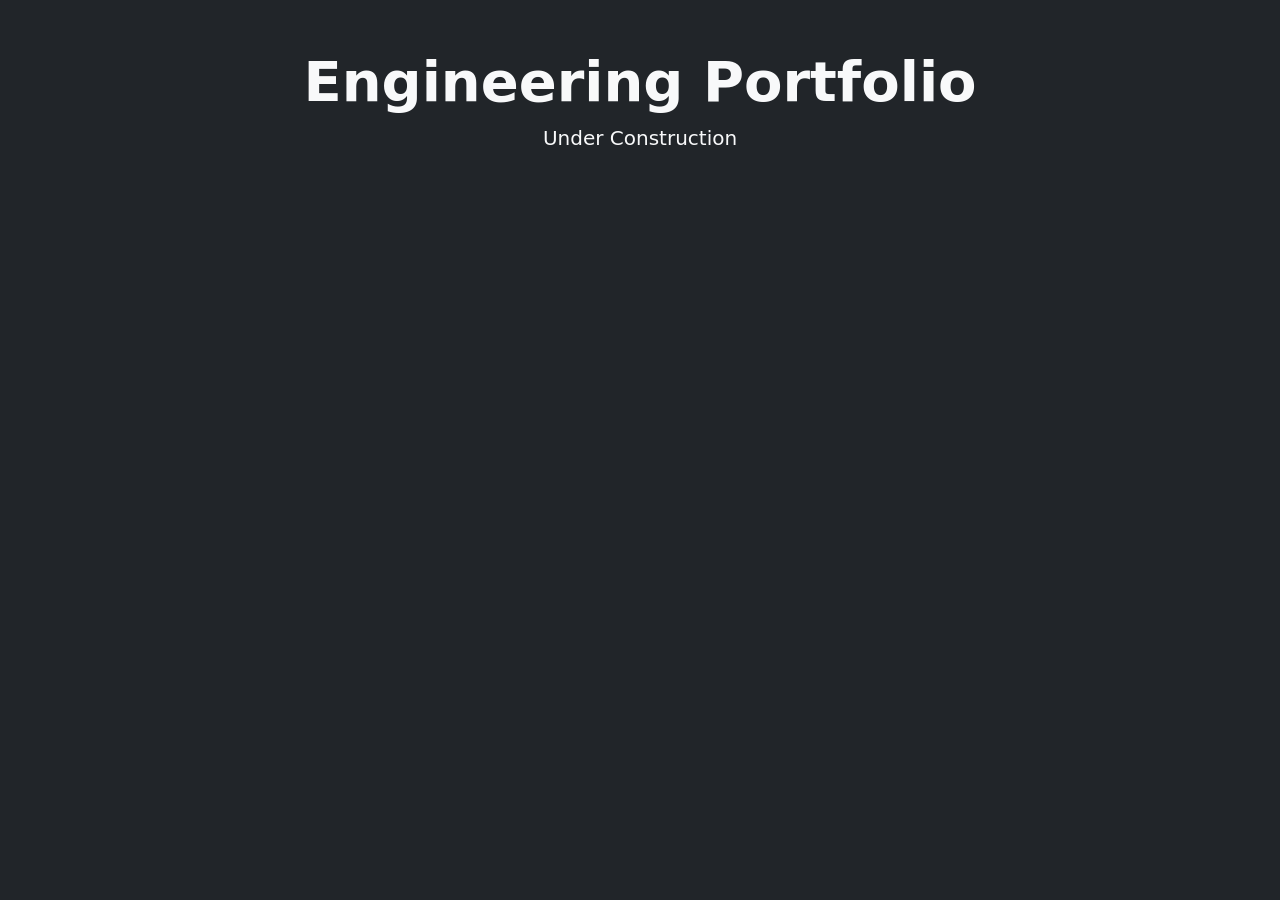
==== index.html @ b6dc76a8 "inital commit" ====
<!DOCTYPE html>
<html lang="en">
<head>
  <meta charset="UTF-8">
  <meta name="viewport" content="width=device-width, initial-scale=1.0">
  <title>Engineering Portfolio</title>
  <link href="https://cdn.jsdelivr.net/npm/bootstrap@5.3.3/dist/css/bootstrap.min.css" rel="stylesheet">
</head>
<body class="bg-dark text-light">
  <div class="container py-5 text-center">
    <h1 class="display-4 fw-bold">Engineering Portfolio</h1>
    <p class="lead">Under Construction</p>
  </div>
  <script src="https://cdn.jsdelivr.net/npm/bootstrap@5.3.3/dist/js/bootstrap.bundle.min.js"></script>
</body>
</html>
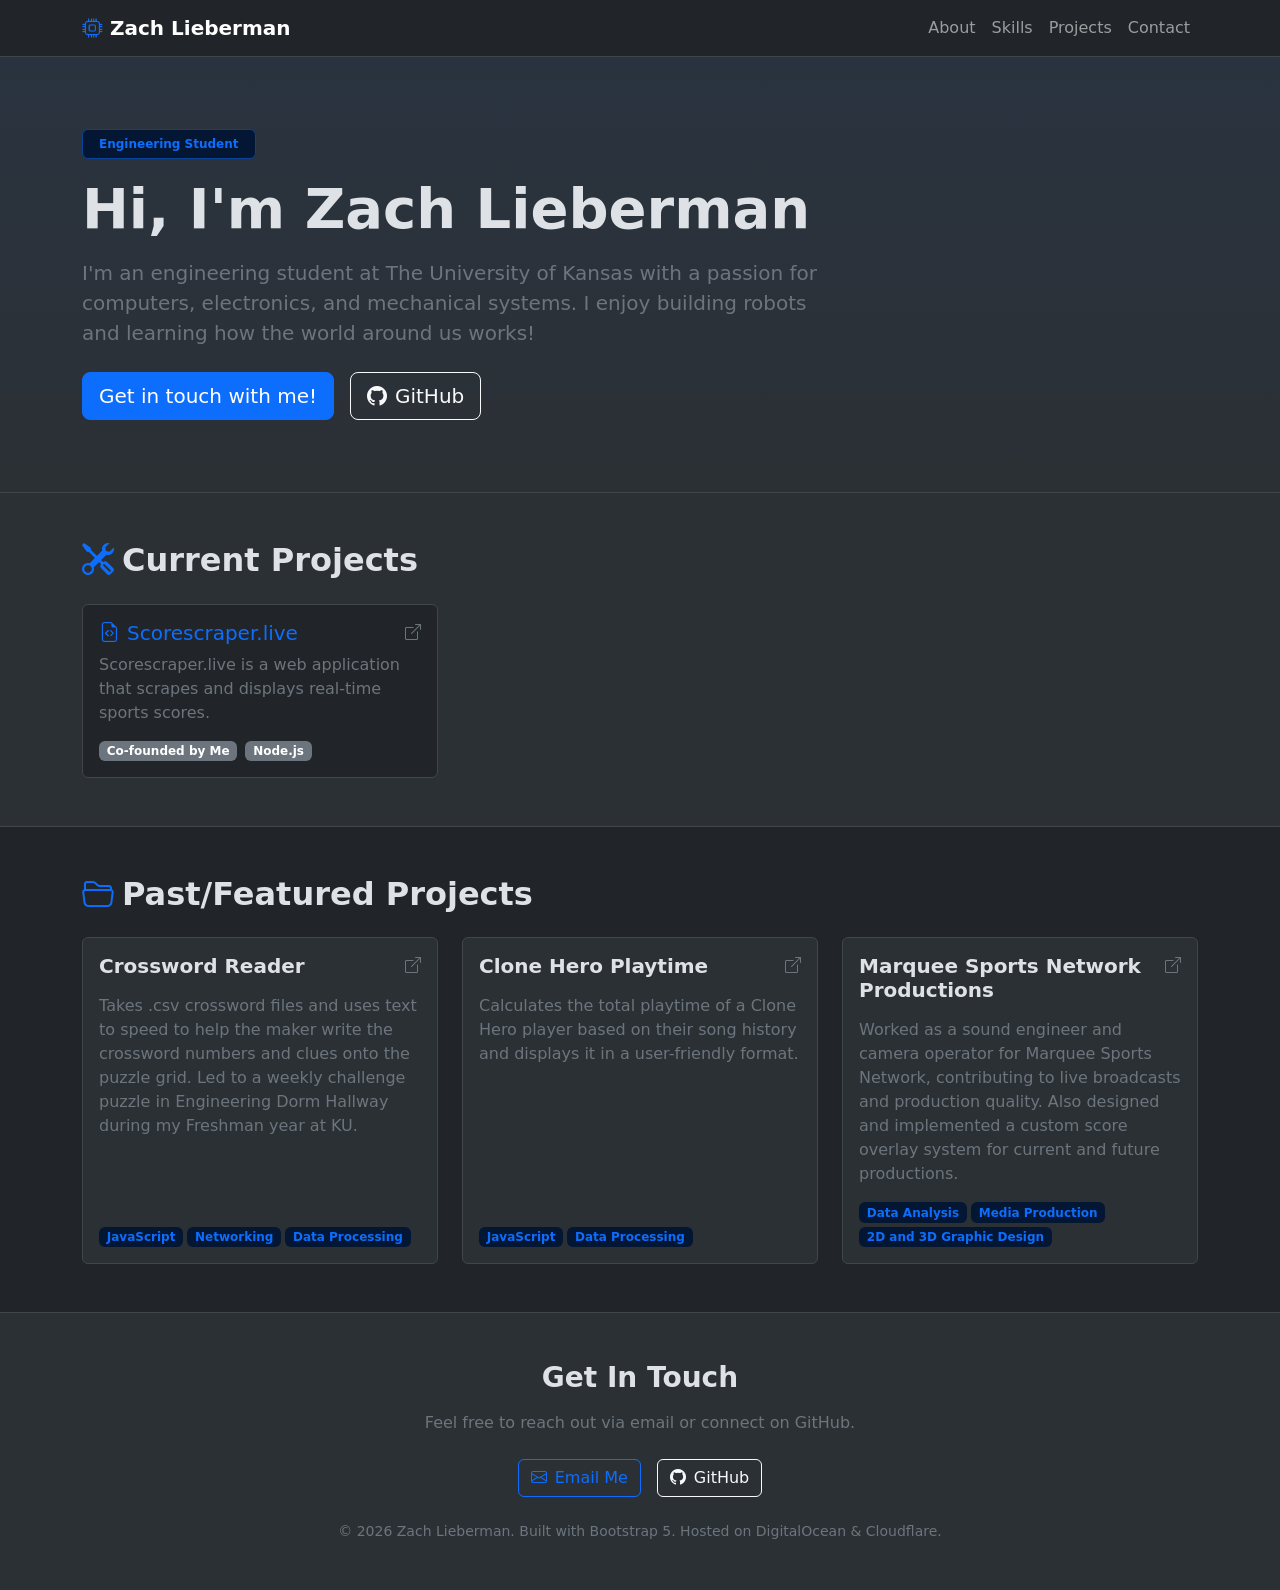
==== commit fa4edffb: "v1" ====
--- a/index.html
+++ b/index.html
@@ -1,16 +1,244 @@
 <!DOCTYPE html>
-<html lang="en">
+<html lang="en" data-bs-theme="dark">
+
 <head>
   <meta charset="UTF-8">
   <meta name="viewport" content="width=device-width, initial-scale=1.0">
-  <title>Engineering Portfolio</title>
+  <title>Zach Lieberman | Engineering Portfolio</title>
+
+  <!-- Bootstrap 5 CSS & Icons -->
   <link href="https://cdn.jsdelivr.net/npm/bootstrap@5.3.3/dist/css/bootstrap.min.css" rel="stylesheet">
+  <link rel="stylesheet" href="https://cdn.jsdelivr.net/npm/bootstrap-icons@1.11.3/font/bootstrap-icons.min.css">
+
+  <style>
+    .project-card {
+      transition: transform 0.2s ease, border-color 0.2s ease;
+    }
+
+    .project-card:hover {
+      transform: translateY(-4px);
+      border-color: var(--bs-primary) !important;
+    }
+
+    .hero-section {
+      background: linear-gradient(180deg, rgba(13, 110, 253, 0.05) 0%, rgba(0, 0, 0, 0) 100%);
+    }
+  </style>
 </head>
-<body class="bg-dark text-light">
-  <div class="container py-5 text-center">
-    <h1 class="display-4 fw-bold">Engineering Portfolio</h1>
-    <p class="lead">Under Construction</p>
-  </div>
+
+<body class="bg-body-tertiary text-body">
+
+  <!-- Navbar -->
+  <nav class="navbar navbar-expand-lg navbar-dark bg-dark sticky-top border-bottom border-secondary-subtle">
+    <div class="container">
+      <a class="navbar-brand fw-bold" href="#"><i class="bi bi-cpu text-primary me-2"></i>Zach Lieberman</a>
+      <button class="navbar-toggler" type="button" data-bs-toggle="collapse" data-bs-target="#navbarNav">
+        <span class="navbar-toggler-icon"></span>
+      </button>
+      <div class="collapse navbar-collapse" id="navbarNav">
+        <ul class="navbar-nav ms-auto">
+          <li class="nav-item"><a class="nav-link" href="#about">About</a></li>
+          <li class="nav-item"><a class="nav-link" href="#skills">Skills</a></li>
+          <li class="nav-item"><a class="nav-link" href="#projects">Projects</a></li>
+          <li class="nav-item"><a class="nav-link" href="#contact">Contact</a></li>
+        </ul>
+      </div>
+    </div>
+  </nav>
+
+  <!-- Hero Section -->
+  <header id="about" class="hero-section py-5 border-bottom border-secondary-subtle">
+    <div class="container py-4">
+      <div class="row align-items-center">
+        <div class="col-lg-8">
+          <span class="badge bg-primary-subtle text-primary border border-primary-subtle mb-3 px-3 py-2">Engineering
+            Student</span>
+          <h1 class="display-4 fw-bold mb-3">Hi, I'm Zach Lieberman</h1>
+          <p class="lead text-secondary mb-4">
+            I'm an engineering student at The University of Kansas with a passion for computers, electronics, and
+            mechanical systems. I enjoy building robots and learning how the world around us works!
+          </p>
+          <div class="d-flex gap-3">
+            <a href="#contact" class="btn btn-primary btn-lg">Get in touch with me!</a>
+            <a href="https://github.com/zachgliebs" target="_blank" class="btn btn-outline-light btn-lg"><i
+                class="bi bi-github me-2"></i>GitHub</a>
+          </div>
+        </div>
+      </div>
+    </div>
+  </header>
+
+  <!-- Skills Section -->
+  <section id="skills" class="py-5">
+    <div class="container">
+      <h2 class="fw-bold mb-4"><i class="bi bi-tools text-primary me-2"></i>Current Projects</h2>
+
+      <div class="row g-4">
+        <!-- Card 1 -->
+        <div class="col-md-4">
+          <div class="card h-100 bg-dark border-secondary-subtle project-card position-relative">
+            <div class="card-body d-flex flex-column">
+              <div class="d-flex justify-content-between align-items-start mb-2">
+                <h5 class="card-title text-primary m-0">
+                  <a href="https://scorescraper.live" target="_blank" rel="noopener noreferrer"
+                    class="text-decoration-none text-primary stretched-link">
+                    <i class="bi bi-file-earmark-code me-2"></i>Scorescraper.live
+                  </a>
+                </h5>
+                <i class="bi bi-box-arrow-up-right text-secondary"></i>
+              </div>
+              <p class="card-text text-secondary mb-3">Scorescraper.live is a web application that scrapes and displays
+                real-time sports scores.</p>
+              <div class="d-flex flex-wrap gap-2 mt-auto">
+                <span class="badge bg-secondary">Co-founded by Me</span>
+                <span class="badge bg-secondary">Node.js</span>
+              </div>
+            </div>
+          </div>
+        </div>
+
+        <!-- Card 2
+        <div class="col-md-4">
+          <div class="card h-100 bg-dark border-secondary-subtle project-card position-relative">
+            <div class="card-body d-flex flex-column">
+              <div class="d-flex justify-content-between align-items-start mb-2">
+                <h5 class="card-title text-primary m-0">
+                  <a href="#" class="text-decoration-none text-primary stretched-link">
+                    <i class="bi bi-code-slash me-2"></i>Software & Systems
+                  </a>
+                </h5>
+                <i class="bi bi-box-arrow-up-right text-secondary"></i>
+              </div>
+              <p class="card-text text-secondary mb-3">Scripting, workflow automation, and backend system logic.</p>
+              <div class="d-flex flex-wrap gap-2 mt-auto">
+                <span class="badge bg-secondary">Python</span>
+                <span class="badge bg-secondary">Git & GitHub</span>
+                <span class="badge bg-secondary">Linux / Bash</span>
+                <span class="badge bg-secondary">REST APIs</span>
+              </div>
+            </div>
+          </div>
+        </div> -->
+
+        <!-- Card 3
+        <div class="col-md-4">
+          <div class="card h-100 bg-dark border-secondary-subtle project-card position-relative">
+            <div class="card-body d-flex flex-column">
+              <div class="d-flex justify-content-between align-items-start mb-2">
+                <h5 class="card-title text-primary m-0">
+                  <a href="#" class="text-decoration-none text-primary stretched-link">
+                    <i class="bi bi-layers me-2"></i>Web & Media
+                  </a>
+                </h5>
+                <i class="bi bi-box-arrow-up-right text-secondary"></i>
+              </div>
+              <p class="card-text text-secondary mb-3">Front-end development, media routing, and automated overlays.</p>
+              <div class="d-flex flex-wrap gap-2 mt-auto">
+                <span class="badge bg-secondary">HTML5 / CSS3</span>
+                <span class="badge bg-secondary">Bootstrap 5</span>
+                <span class="badge bg-secondary">OBS Integration</span>
+                <span class="badge bg-secondary">Cloudflare</span>
+              </div>
+            </div>
+          </div>
+        </div>
+      </div>
+    </div> -->
+  </section>
+  <!-- Projects Section -->
+  <section id="projects" class="py-5 bg-dark border-top border-bottom border-secondary-subtle">
+    <div class="container">
+      <div class="d-flex justify-content-between align-items-center mb-4">
+        <h2 class="fw-bold mb-0"><i class="bi bi-folder2-open text-primary me-2"></i>Past/Featured Projects</h2>
+      </div>
+
+      <div class="row g-4">
+        <!-- Project 1 -->
+        <div class="col-lg-4 col-md-6">
+          <div class="card h-100 project-card bg-body-tertiary border-secondary-subtle">
+            <div class="card-body">
+              <div class="d-flex justify-content-between align-items-start mb-2">
+                <h5 class="card-title fw-bold">Crossword Reader</h5>
+                <a href="https://github.com/zachgliebs/CrosswordReaderV1" class="text-secondary"><i class="bi bi-box-arrow-up-right"></i></a>
+              </div>
+              <p class="card-text text-secondary fs-6">
+                Takes .csv crossword files and uses text to speed to help the maker write the crossword numbers and clues onto the puzzle grid. Led to a weekly challenge puzzle in Engineering Dorm Hallway during my Freshman year at KU.
+              </p>
+            </div>
+            <div class="card-footer bg-transparent border-0 pt-0 pb-3">
+              <div class="d-flex flex-wrap gap-1">
+                <small class="badge bg-primary-subtle text-primary">JavaScript</small>
+                <small class="badge bg-primary-subtle text-primary">Networking</small>
+                <small class="badge bg-primary-subtle text-primary">Data Processing</small>
+              </div>
+            </div>
+          </div>
+        </div>
+
+        <!-- Project 2 -->
+        <div class="col-lg-4 col-md-6">
+          <div class="card h-100 project-card bg-body-tertiary border-secondary-subtle">
+            <div class="card-body">
+              <div class="d-flex justify-content-between align-items-start mb-2">
+                <h5 class="card-title fw-bold">Clone Hero Playtime</h5>
+                <a href="https://github.com/zachgliebs/CloneHeroPlaytime" class="text-secondary"><i class="bi bi-box-arrow-up-right"></i></a>
+              </div>
+              <p class="card-text text-secondary fs-6">
+                Calculates the total playtime of a Clone Hero player based on their song history and displays it in a user-friendly format.
+              </p>
+            </div>
+            <div class="card-footer bg-transparent border-0 pt-0 pb-3">
+              <div class="d-flex flex-wrap gap-1">
+                <small class="badge bg-primary-subtle text-primary">JavaScript</small>
+                <small class="badge bg-primary-subtle text-primary">Data Processing</small>
+                <small class="badge bg-primary-subtle text-primary"></small>
+              </div>
+            </div>
+          </div>
+        </div>
+
+        <!-- Project 3 -->
+        <div class="col-lg-4 col-md-6">
+          <div class="card h-100 project-card bg-body-tertiary border-secondary-subtle">
+            <div class="card-body">
+              <div class="d-flex justify-content-between align-items-start mb-2">
+                <h5 class="card-title fw-bold">Marquee Sports Network Productions</h5>
+                <a href="#" class="text-secondary"><i class="bi bi-box-arrow-up-right"></i></a>
+              </div>
+              <p class="card-text text-secondary fs-6">
+                Worked as a sound engineer and camera operator for Marquee Sports Network, contributing to live broadcasts and production quality. Also designed and implemented a custom score overlay system for current and future productions. 
+              </p>
+            </div>
+            <div class="card-footer bg-transparent border-0 pt-0 pb-3">
+              <div class="d-flex flex-wrap gap-1">
+                <small class="badge bg-primary-subtle text-primary">Data Analysis</small>
+                <small class="badge bg-primary-subtle text-primary">Media Production</small>
+                <small class="badge bg-primary-subtle text-primary">2D and 3D Graphic Design</small>
+              </div>
+            </div>
+          </div>
+        </div>
+      </div>
+    </div>
+  </section>
+
+  <!-- Contact & Footer -->
+  <footer id="contact" class="py-5">
+    <div class="container text-center">
+      <h3 class="fw-bold mb-3">Get In Touch</h3>
+      <p class="text-secondary mb-4">Feel free to reach out via email or connect on GitHub.</p>
+      <div class="d-flex justify-content-center gap-3 mb-4">
+        <a href="mailto:zachgliebs@gmail.com" class="btn btn-outline-primary"><i class="bi bi-envelope me-2"></i>Email
+          Me</a>
+        <a href="https://github.com/zachgliebs" target="_blank" class="btn btn-outline-light"><i
+            class="bi bi-github me-2"></i>GitHub</a>
+      </div>
+      <p class="small text-secondary mb-0">&copy; 2026 Zach Lieberman. Built with Bootstrap 5. Hosted on DigitalOcean &
+        Cloudflare.</p>
+    </div>
+  </footer>
+
   <script src="https://cdn.jsdelivr.net/npm/bootstrap@5.3.3/dist/js/bootstrap.bundle.min.js"></script>
 </body>
+
 </html>
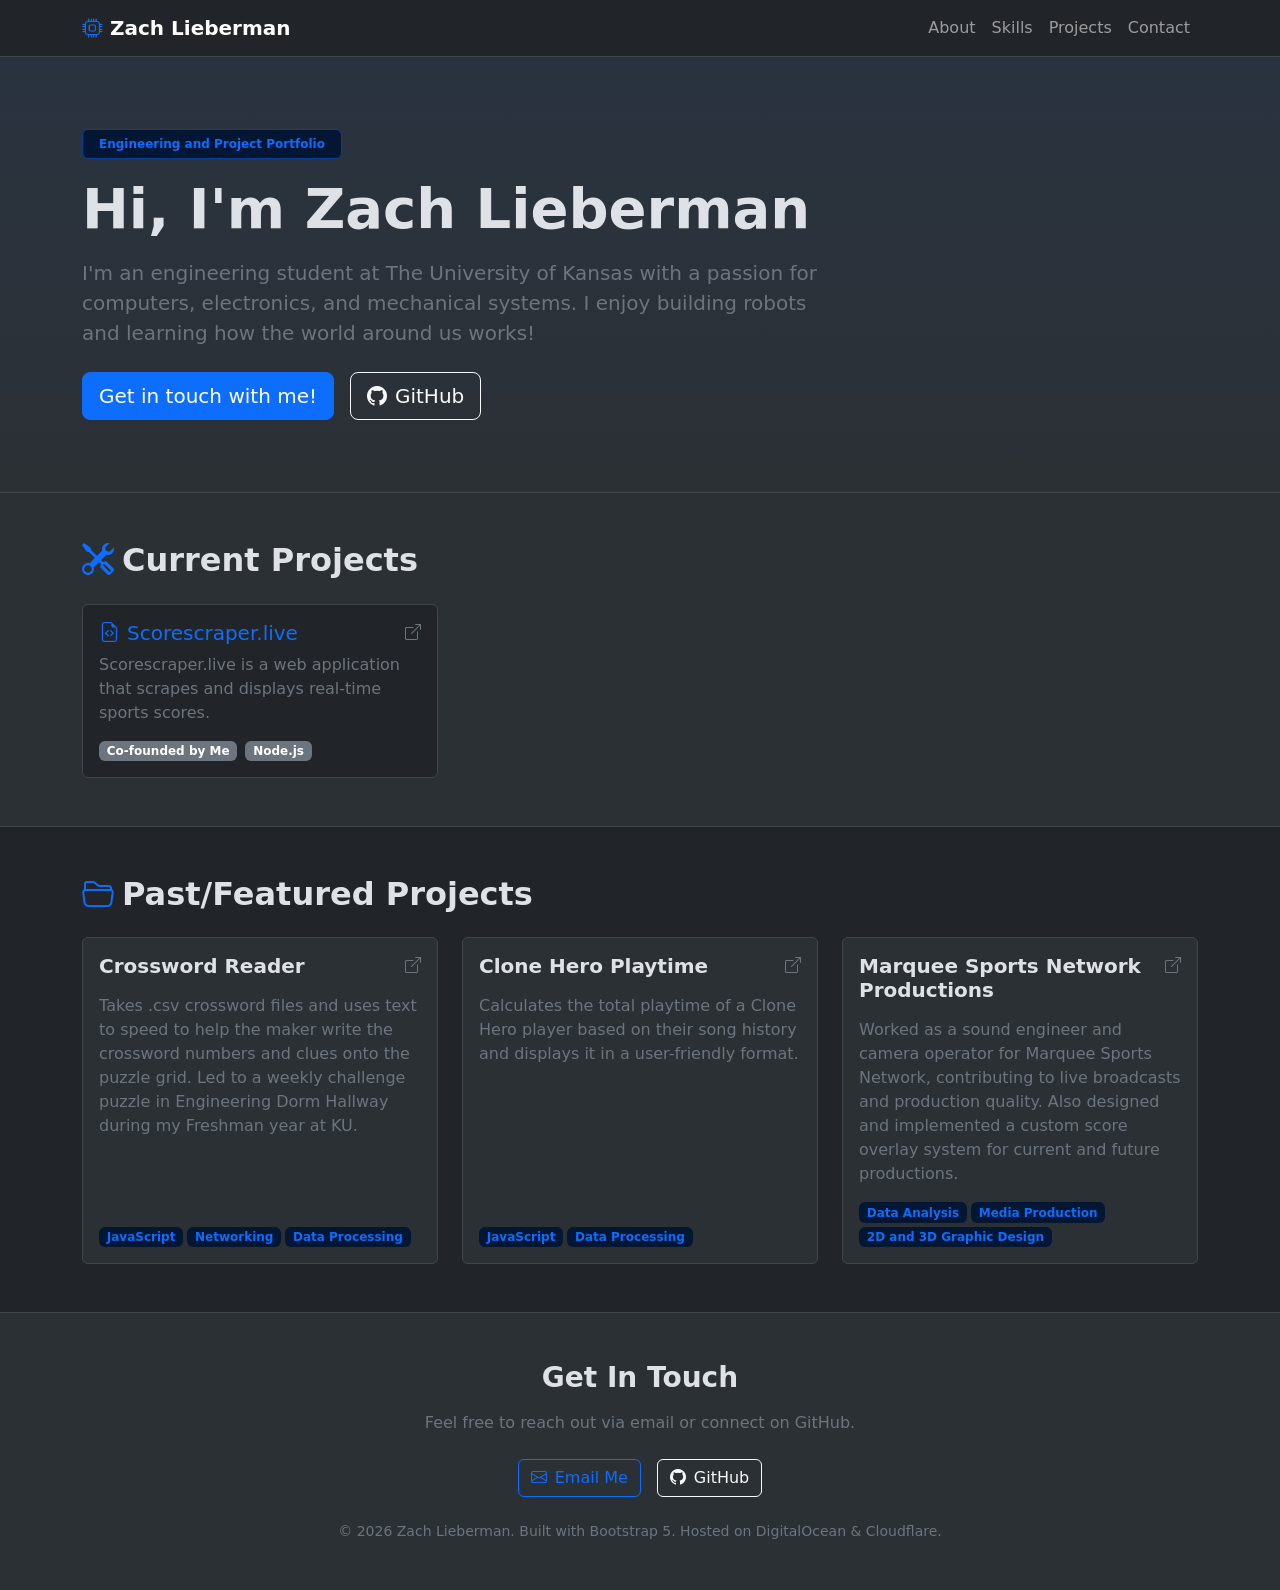
==== commit 4a48d4bc: "V2" ====
--- a/index.html
+++ b/index.html
@@ -51,8 +51,7 @@
     <div class="container py-4">
       <div class="row align-items-center">
         <div class="col-lg-8">
-          <span class="badge bg-primary-subtle text-primary border border-primary-subtle mb-3 px-3 py-2">Engineering
-            Student</span>
+          <span class="badge bg-primary-subtle text-primary border border-primary-subtle mb-3 px-3 py-2">Engineering and Project Portfolio</span>
           <h1 class="display-4 fw-bold mb-3">Hi, I'm Zach Lieberman</h1>
           <p class="lead text-secondary mb-4">
             I'm an engineering student at The University of Kansas with a passion for computers, electronics, and
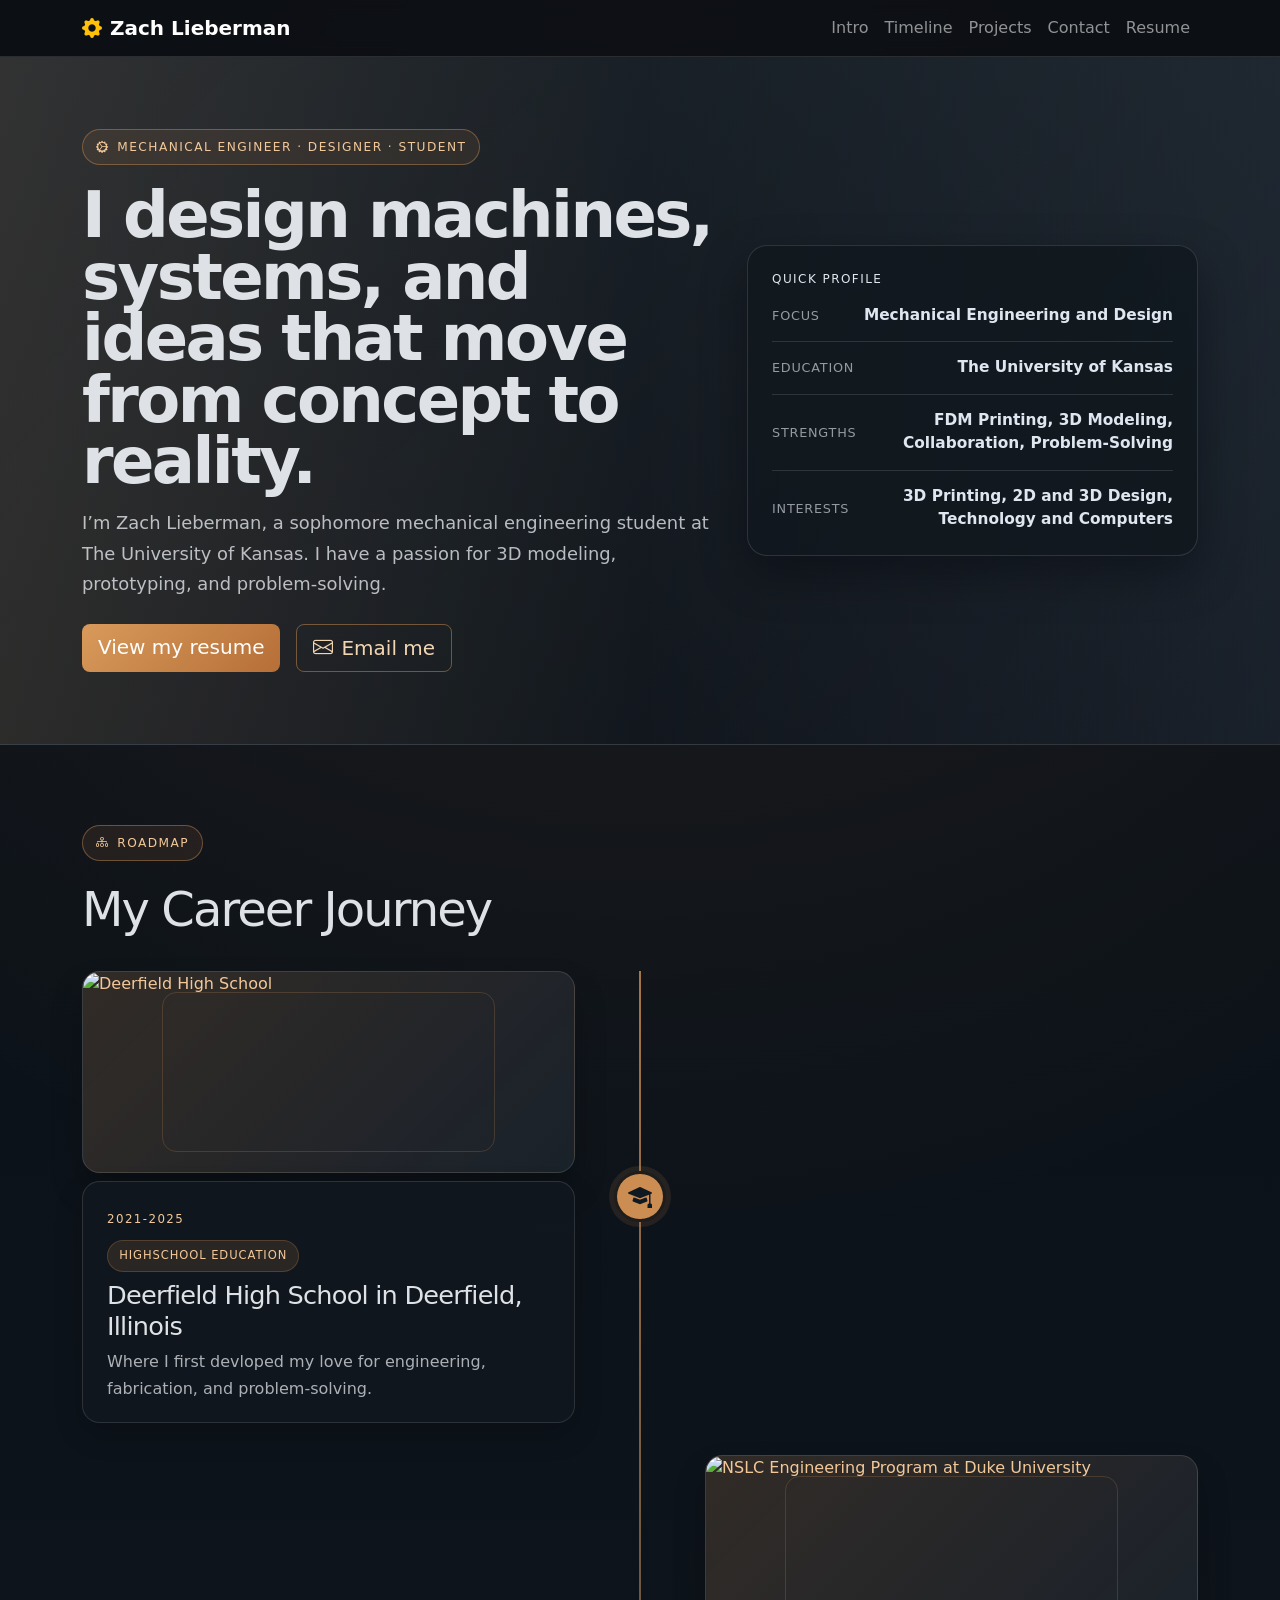
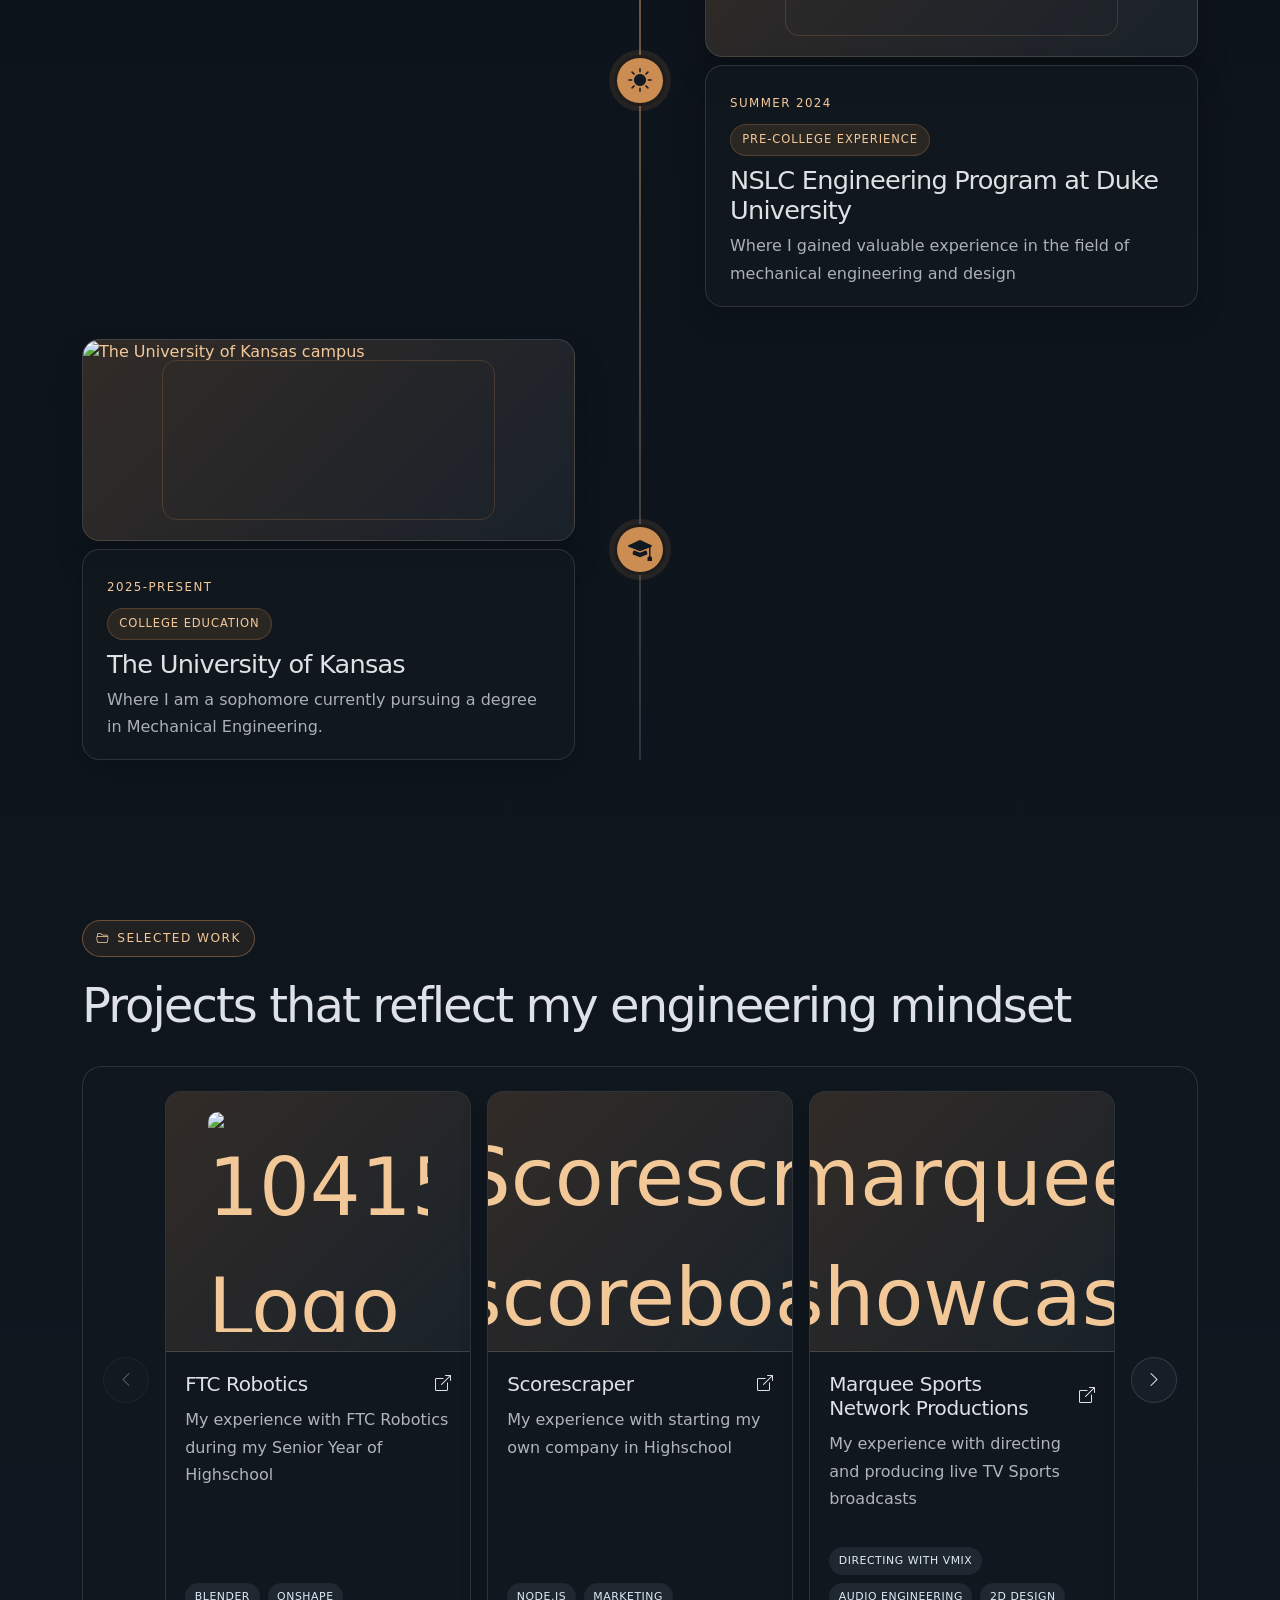
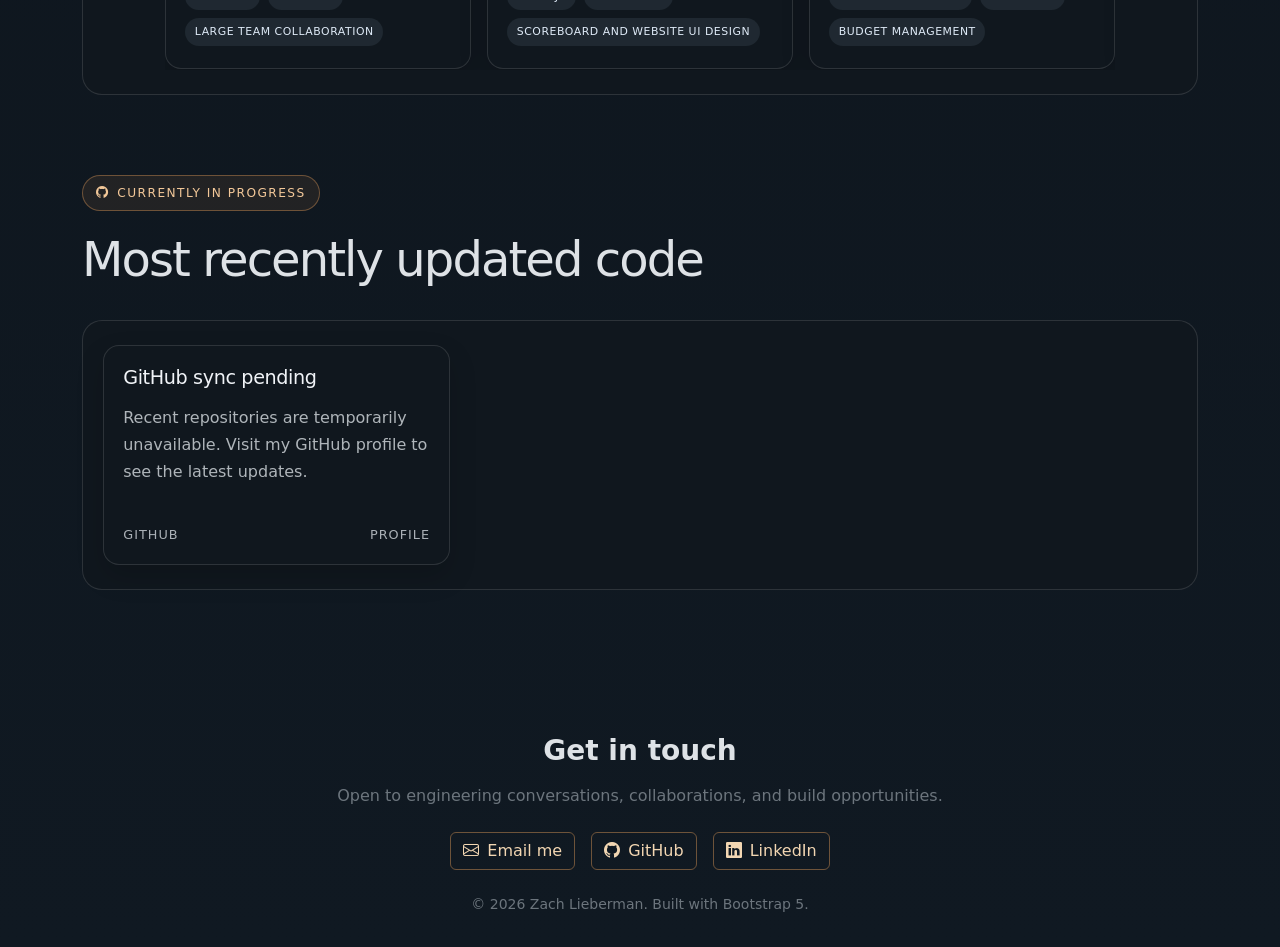
==== commit 7beadfc6: "Add files via upload" ====
--- a/index.html
+++ b/index.html
@@ -1,243 +1,1142 @@
-<!DOCTYPE html>
-<html lang="en" data-bs-theme="dark">
-
-<head>
-  <meta charset="UTF-8">
-  <meta name="viewport" content="width=device-width, initial-scale=1.0">
-  <title>Zach Lieberman | Engineering Portfolio</title>
-
-  <!-- Bootstrap 5 CSS & Icons -->
-  <link href="https://cdn.jsdelivr.net/npm/bootstrap@5.3.3/dist/css/bootstrap.min.css" rel="stylesheet">
-  <link rel="stylesheet" href="https://cdn.jsdelivr.net/npm/bootstrap-icons@1.11.3/font/bootstrap-icons.min.css">
-
-  <style>
-    .project-card {
-      transition: transform 0.2s ease, border-color 0.2s ease;
-    }
-
-    .project-card:hover {
-      transform: translateY(-4px);
-      border-color: var(--bs-primary) !important;
-    }
-
-    .hero-section {
-      background: linear-gradient(180deg, rgba(13, 110, 253, 0.05) 0%, rgba(0, 0, 0, 0) 100%);
-    }
-  </style>
-</head>
-
-<body class="bg-body-tertiary text-body">
-
-  <!-- Navbar -->
-  <nav class="navbar navbar-expand-lg navbar-dark bg-dark sticky-top border-bottom border-secondary-subtle">
-    <div class="container">
-      <a class="navbar-brand fw-bold" href="#"><i class="bi bi-cpu text-primary me-2"></i>Zach Lieberman</a>
-      <button class="navbar-toggler" type="button" data-bs-toggle="collapse" data-bs-target="#navbarNav">
-        <span class="navbar-toggler-icon"></span>
-      </button>
-      <div class="collapse navbar-collapse" id="navbarNav">
-        <ul class="navbar-nav ms-auto">
-          <li class="nav-item"><a class="nav-link" href="#about">About</a></li>
-          <li class="nav-item"><a class="nav-link" href="#skills">Skills</a></li>
-          <li class="nav-item"><a class="nav-link" href="#projects">Projects</a></li>
-          <li class="nav-item"><a class="nav-link" href="#contact">Contact</a></li>
-        </ul>
-      </div>
-    </div>
-  </nav>
-
-  <!-- Hero Section -->
-  <header id="about" class="hero-section py-5 border-bottom border-secondary-subtle">
-    <div class="container py-4">
-      <div class="row align-items-center">
-        <div class="col-lg-8">
-          <span class="badge bg-primary-subtle text-primary border border-primary-subtle mb-3 px-3 py-2">Engineering and Project Portfolio</span>
-          <h1 class="display-4 fw-bold mb-3">Hi, I'm Zach Lieberman</h1>
-          <p class="lead text-secondary mb-4">
-            I'm an engineering student at The University of Kansas with a passion for computers, electronics, and
-            mechanical systems. I enjoy building robots and learning how the world around us works!
-          </p>
-          <div class="d-flex gap-3">
-            <a href="#contact" class="btn btn-primary btn-lg">Get in touch with me!</a>
-            <a href="https://github.com/zachgliebs" target="_blank" class="btn btn-outline-light btn-lg"><i
-                class="bi bi-github me-2"></i>GitHub</a>
-          </div>
-        </div>
-      </div>
-    </div>
-  </header>
-
-  <!-- Skills Section -->
-  <section id="skills" class="py-5">
-    <div class="container">
-      <h2 class="fw-bold mb-4"><i class="bi bi-tools text-primary me-2"></i>Current Projects</h2>
-
-      <div class="row g-4">
-        <!-- Card 1 -->
-        <div class="col-md-4">
-          <div class="card h-100 bg-dark border-secondary-subtle project-card position-relative">
-            <div class="card-body d-flex flex-column">
-              <div class="d-flex justify-content-between align-items-start mb-2">
-                <h5 class="card-title text-primary m-0">
-                  <a href="https://scorescraper.live" target="_blank" rel="noopener noreferrer"
-                    class="text-decoration-none text-primary stretched-link">
-                    <i class="bi bi-file-earmark-code me-2"></i>Scorescraper.live
-                  </a>
-                </h5>
-                <i class="bi bi-box-arrow-up-right text-secondary"></i>
-              </div>
-              <p class="card-text text-secondary mb-3">Scorescraper.live is a web application that scrapes and displays
-                real-time sports scores.</p>
-              <div class="d-flex flex-wrap gap-2 mt-auto">
-                <span class="badge bg-secondary">Co-founded by Me</span>
-                <span class="badge bg-secondary">Node.js</span>
-              </div>
-            </div>
-          </div>
-        </div>
-
-        <!-- Card 2
-        <div class="col-md-4">
-          <div class="card h-100 bg-dark border-secondary-subtle project-card position-relative">
-            <div class="card-body d-flex flex-column">
-              <div class="d-flex justify-content-between align-items-start mb-2">
-                <h5 class="card-title text-primary m-0">
-                  <a href="#" class="text-decoration-none text-primary stretched-link">
-                    <i class="bi bi-code-slash me-2"></i>Software & Systems
-                  </a>
-                </h5>
-                <i class="bi bi-box-arrow-up-right text-secondary"></i>
-              </div>
-              <p class="card-text text-secondary mb-3">Scripting, workflow automation, and backend system logic.</p>
-              <div class="d-flex flex-wrap gap-2 mt-auto">
-                <span class="badge bg-secondary">Python</span>
-                <span class="badge bg-secondary">Git & GitHub</span>
-                <span class="badge bg-secondary">Linux / Bash</span>
-                <span class="badge bg-secondary">REST APIs</span>
-              </div>
-            </div>
-          </div>
-        </div> -->
-
-        <!-- Card 3
-        <div class="col-md-4">
-          <div class="card h-100 bg-dark border-secondary-subtle project-card position-relative">
-            <div class="card-body d-flex flex-column">
-              <div class="d-flex justify-content-between align-items-start mb-2">
-                <h5 class="card-title text-primary m-0">
-                  <a href="#" class="text-decoration-none text-primary stretched-link">
-                    <i class="bi bi-layers me-2"></i>Web & Media
-                  </a>
-                </h5>
-                <i class="bi bi-box-arrow-up-right text-secondary"></i>
-              </div>
-              <p class="card-text text-secondary mb-3">Front-end development, media routing, and automated overlays.</p>
-              <div class="d-flex flex-wrap gap-2 mt-auto">
-                <span class="badge bg-secondary">HTML5 / CSS3</span>
-                <span class="badge bg-secondary">Bootstrap 5</span>
-                <span class="badge bg-secondary">OBS Integration</span>
-                <span class="badge bg-secondary">Cloudflare</span>
-              </div>
-            </div>
-          </div>
-        </div>
-      </div>
-    </div> -->
-  </section>
-  <!-- Projects Section -->
-  <section id="projects" class="py-5 bg-dark border-top border-bottom border-secondary-subtle">
-    <div class="container">
-      <div class="d-flex justify-content-between align-items-center mb-4">
-        <h2 class="fw-bold mb-0"><i class="bi bi-folder2-open text-primary me-2"></i>Past/Featured Projects</h2>
-      </div>
-
-      <div class="row g-4">
-        <!-- Project 1 -->
-        <div class="col-lg-4 col-md-6">
-          <div class="card h-100 project-card bg-body-tertiary border-secondary-subtle">
-            <div class="card-body">
-              <div class="d-flex justify-content-between align-items-start mb-2">
-                <h5 class="card-title fw-bold">Crossword Reader</h5>
-                <a href="https://github.com/zachgliebs/CrosswordReaderV1" class="text-secondary"><i class="bi bi-box-arrow-up-right"></i></a>
-              </div>
-              <p class="card-text text-secondary fs-6">
-                Takes .csv crossword files and uses text to speed to help the maker write the crossword numbers and clues onto the puzzle grid. Led to a weekly challenge puzzle in Engineering Dorm Hallway during my Freshman year at KU.
-              </p>
-            </div>
-            <div class="card-footer bg-transparent border-0 pt-0 pb-3">
-              <div class="d-flex flex-wrap gap-1">
-                <small class="badge bg-primary-subtle text-primary">JavaScript</small>
-                <small class="badge bg-primary-subtle text-primary">Networking</small>
-                <small class="badge bg-primary-subtle text-primary">Data Processing</small>
-              </div>
-            </div>
-          </div>
-        </div>
-
-        <!-- Project 2 -->
-        <div class="col-lg-4 col-md-6">
-          <div class="card h-100 project-card bg-body-tertiary border-secondary-subtle">
-            <div class="card-body">
-              <div class="d-flex justify-content-between align-items-start mb-2">
-                <h5 class="card-title fw-bold">Clone Hero Playtime</h5>
-                <a href="https://github.com/zachgliebs/CloneHeroPlaytime" class="text-secondary"><i class="bi bi-box-arrow-up-right"></i></a>
-              </div>
-              <p class="card-text text-secondary fs-6">
-                Calculates the total playtime of a Clone Hero player based on their song history and displays it in a user-friendly format.
-              </p>
-            </div>
-            <div class="card-footer bg-transparent border-0 pt-0 pb-3">
-              <div class="d-flex flex-wrap gap-1">
-                <small class="badge bg-primary-subtle text-primary">JavaScript</small>
-                <small class="badge bg-primary-subtle text-primary">Data Processing</small>
-                <small class="badge bg-primary-subtle text-primary"></small>
-              </div>
-            </div>
-          </div>
-        </div>
-
-        <!-- Project 3 -->
-        <div class="col-lg-4 col-md-6">
-          <div class="card h-100 project-card bg-body-tertiary border-secondary-subtle">
-            <div class="card-body">
-              <div class="d-flex justify-content-between align-items-start mb-2">
-                <h5 class="card-title fw-bold">Marquee Sports Network Productions</h5>
-                <a href="#" class="text-secondary"><i class="bi bi-box-arrow-up-right"></i></a>
-              </div>
-              <p class="card-text text-secondary fs-6">
-                Worked as a sound engineer and camera operator for Marquee Sports Network, contributing to live broadcasts and production quality. Also designed and implemented a custom score overlay system for current and future productions. 
-              </p>
-            </div>
-            <div class="card-footer bg-transparent border-0 pt-0 pb-3">
-              <div class="d-flex flex-wrap gap-1">
-                <small class="badge bg-primary-subtle text-primary">Data Analysis</small>
-                <small class="badge bg-primary-subtle text-primary">Media Production</small>
-                <small class="badge bg-primary-subtle text-primary">2D and 3D Graphic Design</small>
-              </div>
-            </div>
-          </div>
-        </div>
-      </div>
-    </div>
-  </section>
-
-  <!-- Contact & Footer -->
-  <footer id="contact" class="py-5">
-    <div class="container text-center">
-      <h3 class="fw-bold mb-3">Get In Touch</h3>
-      <p class="text-secondary mb-4">Feel free to reach out via email or connect on GitHub.</p>
-      <div class="d-flex justify-content-center gap-3 mb-4">
-        <a href="mailto:zachgliebs@gmail.com" class="btn btn-outline-primary"><i class="bi bi-envelope me-2"></i>Email
-          Me</a>
-        <a href="https://github.com/zachgliebs" target="_blank" class="btn btn-outline-light"><i
-            class="bi bi-github me-2"></i>GitHub</a>
-      </div>
-      <p class="small text-secondary mb-0">&copy; 2026 Zach Lieberman. Built with Bootstrap 5. Hosted on DigitalOcean &
-        Cloudflare.</p>
-    </div>
-  </footer>
-
-  <script src="https://cdn.jsdelivr.net/npm/bootstrap@5.3.3/dist/js/bootstrap.bundle.min.js"></script>
-</body>
-
+<!DOCTYPE html>
+<html lang="en" data-bs-theme="dark">
+
+<head>
+  <meta charset="UTF-8">
+  <meta name="viewport" content="width=device-width, initial-scale=1.0">
+  <title>Zach Lieberman | Mechanical Engineering Portfolio</title>
+  <meta name="description" content="Mechanical engineering portfolio of Zach Lieberman featuring design, prototyping, fabrication, and systems projects.">
+  <meta name="robots" content="index, follow">
+  <link rel="canonical" href="https://zachlab.us/">
+
+  <!-- Bootstrap 5 CSS & Icons -->
+  <link href="https://cdn.jsdelivr.net/npm/bootstrap@5.3.3/dist/css/bootstrap.min.css" rel="stylesheet">
+  <link rel="stylesheet" href="https://cdn.jsdelivr.net/npm/bootstrap-icons@1.11.3/font/bootstrap-icons.min.css">
+
+  <style>
+    :root {
+      --steel-950: #0c1117;
+      --steel-900: #141d28;
+      --steel-800: #1b2a36;
+      --steel-700: #2c4052;
+      --steel-500: #6d8197;
+      --metal: #b7bfc7;
+      --metal-strong: #dfe6ef;
+      --bronze: #cb8d52;
+      --bronze-soft: rgba(203, 141, 82, 0.18);
+      --shadow: rgba(2, 4, 8, 0.35);
+      --line: rgba(255, 255, 255, 0.12);
+    }
+
+    body {
+      background:
+        radial-gradient(circle at top, rgba(203, 141, 82, 0.12), transparent 30%),
+        linear-gradient(180deg, #0b1016 0%, #101922 100%);
+      color: #edf2f7;
+    }
+
+    .navbar {
+      background: rgba(10, 14, 20, 0.82) !important;
+      backdrop-filter: blur(8px);
+      border-color: var(--line) !important;
+    }
+
+    .hero-shell {
+      position: relative;
+      overflow: hidden;
+      background: linear-gradient(135deg, rgba(29, 39, 48, 0.92), rgba(10, 14, 20, 0.78));
+      border-bottom: 1px solid var(--line);
+    }
+
+    .hero-shell::before {
+      content: "";
+      position: absolute;
+      inset: 0;
+      background: linear-gradient(90deg, rgba(203, 141, 82, 0.12), transparent 50%, rgba(120, 153, 188, 0.12));
+      pointer-events: none;
+    }
+
+    .hero-shell .container,
+    .section-head,
+    .project-card,
+    .timeline-card,
+    .intro-panel,
+    .carousel-shell {
+      position: relative;
+      z-index: 1;
+    }
+
+    .eyebrow {
+      display: inline-flex;
+      align-items: center;
+      gap: 0.5rem;
+      padding: 0.5rem 0.8rem;
+      border: 1px solid rgba(203, 141, 82, 0.45);
+      background: rgba(203, 141, 82, 0.1);
+      border-radius: 999px;
+      font-size: 0.76rem;
+      letter-spacing: 0.12em;
+      color: #f3c899;
+      text-transform: uppercase;
+      margin-bottom: 1.25rem;
+    }
+
+    .hero-title {
+      font-size: clamp(2.7rem, 5vw, 5rem);
+      line-height: 0.96;
+      letter-spacing: -0.04em;
+      max-width: 700px;
+    }
+
+    .lead {
+      max-width: 640px;
+      font-size: 1.12rem;
+      line-height: 1.7;
+      color: rgba(237, 242, 247, 0.75) !important;
+    }
+
+    .intro-panel {
+      background: rgba(17, 24, 30, 0.82);
+      border: 1px solid var(--line);
+      border-radius: 1.25rem;
+      box-shadow: 0 18px 45px var(--shadow);
+      padding: 1.5rem;
+    }
+
+    .mini-label {
+      font-size: 0.75rem;
+      letter-spacing: 0.12em;
+      color: var(--metal-strong);
+      text-transform: uppercase;
+      margin-bottom: 1rem;
+    }
+
+    .profile-list {
+      list-style: none;
+      padding: 0;
+      margin: 0;
+      display: grid;
+      gap: 0.9rem;
+    }
+
+    .profile-list li {
+      display: flex;
+      align-items: center;
+      justify-content: space-between;
+      gap: 1rem;
+      padding-bottom: 0.9rem;
+      border-bottom: 1px solid var(--line);
+      color: rgba(237, 242, 247, 0.8);
+    }
+
+    .profile-list li:last-child {
+      border-bottom: none;
+      padding-bottom: 0;
+    }
+
+    .profile-list span {
+      color: rgba(237, 242, 247, 0.6);
+      font-size: 0.8rem;
+      letter-spacing: 0.06em;
+      text-transform: uppercase;
+    }
+
+    .profile-list strong {
+      color: var(--metal-strong);
+      text-align: right;
+      font-weight: 600;
+      font-size: 0.96rem;
+    }
+
+    .section-head {
+      margin-bottom: 2rem;
+    }
+
+    .section-head h2 {
+      font-size: clamp(2rem, 4vw, 3rem);
+      letter-spacing: -0.04em;
+      margin-bottom: 0;
+    }
+
+    .timeline-section,
+    .projects-section,
+    .carousel-section {
+      padding: 5rem 0;
+    }
+
+    .timeline {
+      position: relative;
+      display: grid;
+      gap: 2rem;
+    }
+
+    .timeline::before {
+      content: "";
+      position: absolute;
+      left: 50%;
+      top: 0;
+      bottom: 0;
+      width: 2px;
+      transform: translateX(-50%);
+      background: linear-gradient(180deg, rgba(203, 141, 82, 0.8) 0%, rgba(109, 129, 151, 0.3) 100%);
+    }
+
+    .timeline-item {
+      position: relative;
+      display: grid;
+      grid-template-columns: minmax(0, 1fr) 90px minmax(0, 1fr);
+      gap: 0.5rem 1.25rem;
+      align-items: center;
+      opacity: 0;
+      transform: translateY(32px);
+      transition: opacity 0.7s ease, transform 0.7s ease;
+    }
+
+    .timeline-item.visible {
+      opacity: 1;
+      transform: translateY(0);
+    }
+
+    .timeline-item.left .timeline-media,
+    .timeline-item.left .timeline-card {
+      grid-column: 1;
+      justify-self: end;
+    }
+
+    .timeline-item.right .timeline-media,
+    .timeline-item.right .timeline-card {
+      grid-column: 3;
+      justify-self: start;
+    }
+
+    .timeline-item.left .timeline-card,
+    .timeline-item.right .timeline-card {
+      margin-top: 0;
+      align-self: center;
+    }
+
+    .timeline-axis {
+      position: relative;
+      grid-column: 2;
+      grid-row: 1 / span 2;
+      display: flex;
+      justify-content: center;
+      align-items: center;
+      z-index: 1;
+      padding-top: 0;
+      align-self: center;
+    }
+
+    .timeline-dot {
+      width: 3.2rem;
+      height: 3.2rem;
+      border-radius: 50%;
+      display: inline-flex;
+      align-items: center;
+      justify-content: center;
+      border: 3px solid rgba(12, 17, 23, 0.9);
+      background: var(--bronze);
+      box-shadow: 0 0 0 5px rgba(203, 141, 82, 0.12);
+      color: #101821;
+      font-size: 1.5rem;
+    }
+
+    .timeline-media {
+      width: min(100%, 560px);
+      min-height: 200px;
+      display: flex;
+      align-items: stretch;
+    }
+
+    .timeline-image {
+      width: 100%;
+      min-height: 200px;
+      border-radius: 1.1rem;
+      border: 1px solid var(--line);
+      background:
+        linear-gradient(135deg, rgba(203, 141, 82, 0.18), rgba(109, 129, 151, 0.1)),
+        rgba(17, 24, 30, 0.9);
+      display: flex;
+      align-items: center;
+      justify-content: center;
+      box-shadow: 0 18px 32px rgba(0, 0, 0, 0.22);
+      color: #f3c899;
+      overflow: hidden;
+      position: relative;
+      transform: translateY(0);
+      transition: transform 0.25s ease, box-shadow 0.25s ease;
+    }
+
+    .timeline-image:hover {
+      transform: translateY(-3px);
+      box-shadow: 0 22px 36px rgba(0, 0, 0, 0.28);
+    }
+
+    .timeline-image::before {
+      content: "";
+      position: absolute;
+      inset: 10% 16%;
+      border-radius: 0.9rem;
+      border: 1px solid rgba(203, 141, 82, 0.22);
+    }
+
+    .timeline-image i {
+      font-size: clamp(3rem, 4vw, 4.2rem);
+      position: relative;
+      z-index: 1;
+    }
+
+    .timeline-image img {
+      width: 100%;
+      height: 100%;
+      min-height: 200px;
+      object-fit: cover;
+      position: relative;
+      z-index: 1;
+    }
+
+    .timeline-card {
+      background: rgba(17, 24, 30, 0.9);
+      border: 1px solid var(--line);
+      border-radius: 1.1rem;
+      padding: 1.5rem 1.5rem 1.2rem;
+      box-shadow: 0 12px 28px rgba(0, 0, 0, 0.18);
+      width: min(100%, 560px);
+    }
+
+    .timeline-year {
+      display: inline-block;
+      margin-bottom: 0.7rem;
+      font-size: 0.74rem;
+      letter-spacing: 0.12em;
+      text-transform: uppercase;
+      color: #f3c899;
+    }
+
+    .timeline-content .tag {
+      display: inline-block;
+      margin-bottom: 0.55rem;
+      background: rgba(203, 141, 82, 0.14);
+      color: #f3c899;
+      border: 1px solid rgba(203, 141, 82, 0.25);
+      border-radius: 999px;
+      font-size: 0.72rem;
+      padding: 0.4rem 0.7rem;
+      letter-spacing: 0.08em;
+      text-transform: uppercase;
+    }
+
+    .timeline-content h3 {
+      margin-bottom: 0.4rem;
+      font-size: clamp(1.35rem, 2vw, 1.8rem);
+      letter-spacing: -0.03em;
+    }
+
+    .timeline-content p {
+      margin: 0;
+      color: rgba(237, 242, 247, 0.7);
+      line-height: 1.7;
+    }
+
+    .project-card {
+      background: rgba(17, 24, 30, 0.92);
+      border: 1px solid var(--line);
+      border-radius: 1.1rem;
+      padding: 1.5rem;
+      height: 100%;
+      transition: transform 0.25s ease, border-color 0.25s ease, box-shadow 0.25s ease;
+      box-shadow: 0 10px 25px rgba(0, 0, 0, 0.12);
+    }
+
+    .project-card:hover {
+      transform: translateY(-4px);
+      border-color: rgba(203, 141, 82, 0.45);
+      box-shadow: 0 18px 30px rgba(0, 0, 0, 0.18);
+    }
+
+    .project-meta {
+      display: flex;
+      justify-content: space-between;
+      align-items: center;
+      margin-bottom: 1rem;
+    }
+
+    .project-meta h3 {
+      margin: 0;
+      font-size: 1.35rem;
+      letter-spacing: -0.03em;
+    }
+
+    .project-meta .link-icon {
+      color: rgba(237, 242, 247, 0.6);
+      font-size: 1.15rem;
+    }
+
+    .project-card p {
+      color: rgba(237, 242, 247, 0.7);
+      line-height: 1.7;
+      margin-bottom: 1.2rem;
+    }
+
+    .project-tags {
+      display: flex;
+      flex-wrap: wrap;
+      gap: 0.5rem;
+    }
+
+    .project-tags span {
+      display: inline-flex;
+      align-items: center;
+      padding: 0.35rem 0.6rem;
+      border-radius: 999px;
+      background: rgba(109, 129, 151, 0.16);
+      color: #dfeaf7;
+      font-size: 0.7rem;
+      letter-spacing: 0.05em;
+      text-transform: uppercase;
+    }
+
+    .carousel-shell {
+      display: grid;
+      grid-template-columns: auto 1fr auto;
+      align-items: center;
+      gap: 1rem;
+      background: rgba(17, 24, 30, 0.9);
+      border: 1px solid var(--line);
+      border-radius: 1.25rem;
+      padding: 1.5rem 1.25rem;
+    }
+
+    .carousel-window {
+      overflow: hidden;
+    }
+
+    .carousel-track {
+      display: flex;
+      gap: 1rem;
+      transition: transform 0.55s ease;
+      will-change: transform;
+    }
+
+    .carousel-card {
+      flex: 0 0 calc((100% - 2rem) / 3);
+      min-width: calc((100% - 2rem) / 3);
+      display: flex;
+      flex-direction: column;
+      min-height: 420px;
+      border-radius: 1rem;
+      overflow: hidden;
+      background: rgba(17, 24, 30, 0.9);
+      border: 1px solid var(--line);
+      box-shadow: 0 12px 28px rgba(0, 0, 0, 0.18);
+      transition: transform 0.25s ease, border-color 0.25s ease, box-shadow 0.25s ease;
+      text-decoration: none;
+      color: inherit;
+      position: relative;
+    }
+
+    .carousel-card:hover {
+      transform: translateY(-4px);
+      border-color: rgba(203, 141, 82, 0.45);
+      box-shadow: 0 18px 30px rgba(0, 0, 0, 0.22);
+      text-decoration: none;
+      color: inherit;
+    }
+
+    .carousel-visual {
+      min-height: 260px;
+      display: flex;
+      align-items: center;
+      justify-content: center;
+      background: linear-gradient(135deg, rgba(203, 141, 82, 0.18), rgba(109, 129, 151, 0.1));
+      border-bottom: 1px solid var(--line);
+      color: #f3c899;
+      font-size: 5rem;
+    }
+
+    .carousel-visual-image-small {
+      width: 360px;
+      height: 240px;
+      object-fit: cover;
+      object-position: center;
+      border-radius: 10px;
+    }
+
+    .carousel-visual-image-war {
+      width: 220px;
+      height: 220px;
+      object-fit: cover;
+      object-position: center;
+      border-radius: 10px;
+    }
+
+    .carousel-visual-image-med {
+      width: 320px;
+      height: 240px;
+      object-fit: cover;
+      object-position: center;
+      border-radius: 10px;
+    }
+    .carousel-body {
+      padding: 1.25rem 1.2rem 1.4rem;
+      display: flex;
+      flex-direction: column;
+      height: 100%;
+    }
+
+    .carousel-title-row {
+      display: flex;
+      justify-content: space-between;
+      align-items: center;
+      gap: 0.75rem;
+      margin-bottom: 0.65rem;
+    }
+
+    .carousel-title-row h3 {
+      margin: 0;
+      font-size: 1.25rem;
+      letter-spacing: -0.02em;
+    }
+
+    .carousel-title-row a {
+      color: rgba(237, 242, 247, 0.7);
+      font-size: 1.05rem;
+    }
+
+    .carousel-body p {
+      color: rgba(237, 242, 247, 0.72);
+      line-height: 1.7;
+      margin-bottom: 1rem;
+    }
+
+    .carousel-tags {
+      display: flex;
+      flex-wrap: wrap;
+      gap: 0.5rem;
+      margin-top: auto;
+    }
+
+    .carousel-tags span {
+      display: inline-flex;
+      align-items: center;
+      padding: 0.35rem 0.6rem;
+      border-radius: 999px;
+      background: rgba(109, 129, 151, 0.16);
+      color: #dfeaf7;
+      font-size: 0.68rem;
+      letter-spacing: 0.05em;
+      text-transform: uppercase;
+    }
+
+    .carousel-btn {
+      width: 46px;
+      height: 46px;
+      border-radius: 50%;
+      border: 1px solid var(--line);
+      background: rgba(109, 129, 151, 0.08);
+      color: var(--metal-strong);
+      display: inline-flex;
+      align-items: center;
+      justify-content: center;
+      transition: background 0.2s ease, border-color 0.2s ease, transform 0.2s ease;
+    }
+
+    .carousel-btn:hover:not(:disabled) {
+      background: rgba(203, 141, 82, 0.12);
+      border-color: rgba(203, 141, 82, 0.35);
+      transform: translateY(-1px);
+    }
+
+    .carousel-btn:disabled {
+      opacity: 0.35;
+      cursor: not-allowed;
+    }
+
+    .progress-section {
+      padding: 0 0 5rem;
+    }
+
+    .progress-shell {
+      background: rgba(17, 24, 30, 0.9);
+      border: 1px solid var(--line);
+      border-radius: 1.25rem;
+      padding: 1.5rem 1.25rem;
+    }
+
+    .progress-grid {
+      display: grid;
+      grid-template-columns: repeat(3, minmax(0, 1fr));
+      gap: 1rem;
+    }
+
+    .progress-card {
+      display: flex;
+      flex-direction: column;
+      gap: 0.9rem;
+      min-height: 220px;
+      padding: 1.25rem 1.2rem;
+      border-radius: 1rem;
+      background: rgba(17, 24, 30, 0.9);
+      border: 1px solid var(--line);
+      box-shadow: 0 12px 28px rgba(0, 0, 0, 0.15);
+      text-decoration: none;
+      color: inherit;
+      transition: transform 0.25s ease, border-color 0.25s ease, box-shadow 0.25s ease;
+    }
+
+    .progress-card:hover {
+      transform: translateY(-4px);
+      border-color: rgba(203, 141, 82, 0.45);
+      box-shadow: 0 18px 30px rgba(0, 0, 0, 0.2);
+      text-decoration: none;
+      color: inherit;
+    }
+
+    .progress-meta {
+      display: flex;
+      justify-content: space-between;
+      align-items: center;
+      gap: 0.75rem;
+    }
+
+    .progress-meta .repo-name {
+      margin: 0;
+      font-size: 1.2rem;
+      letter-spacing: -0.02em;
+      color: #f0f3f7;
+    }
+
+    .progress-meta .repo-link {
+      color: rgba(237, 242, 247, 0.7);
+      font-size: 1rem;
+    }
+
+    .progress-card .repo-description {
+      color: rgba(237, 242, 247, 0.72);
+      line-height: 1.7;
+      margin: 0;
+      flex: 1;
+    }
+
+    .progress-footer {
+      display: flex;
+      justify-content: space-between;
+      align-items: center;
+      gap: 0.75rem;
+      color: rgba(237, 242, 247, 0.7);
+      font-size: 0.8rem;
+      text-transform: uppercase;
+      letter-spacing: 0.08em;
+    }
+
+    .progress-language {
+      display: inline-flex;
+      align-items: center;
+      gap: 0.5rem;
+    }
+
+    .progress-language-dot {
+      width: 0.65rem;
+      height: 0.65rem;
+      border-radius: 50%;
+      background: #f3c899;
+      display: inline-block;
+    }
+
+    footer {
+      padding: 4rem 0 2rem;
+    }
+
+    .btn-primary {
+      background: linear-gradient(135deg, #d89a5b 0%, #b66f37 100%);
+      border: none;
+    }
+
+    .btn-primary:hover {
+      background: linear-gradient(135deg, #e3a86d 0%, #bc7843 100%);
+    }
+
+    .btn-outline-light,
+    .btn-outline-primary {
+      border-color: rgba(203, 141, 82, 0.5);
+      color: #f2d6b2;
+    }
+
+    @media (max-width: 768px) {
+      .timeline::before {
+        left: 1.25rem;
+        transform: none;
+      }
+
+      .timeline-item {
+        grid-template-columns: 1fr;
+        gap: 1rem;
+        padding-left: 2.5rem;
+      }
+
+      .timeline-axis,
+      .timeline-item.left .timeline-card,
+      .timeline-item.left .timeline-media,
+      .timeline-item.right .timeline-card,
+      .timeline-item.right .timeline-media {
+        grid-column: auto;
+      }
+
+      .timeline-axis {
+        position: absolute;
+        left: 0;
+        top: 1rem;
+        justify-content: flex-start;
+      }
+
+      .timeline-media {
+        min-height: 180px;
+      }
+
+      .project-card,
+      .timeline-card,
+      .intro-panel {
+        border-radius: 1rem;
+      }
+
+      .carousel-shell {
+        grid-template-columns: 1fr;
+      }
+
+      .carousel-btn {
+        display: none;
+      }
+
+      .carousel-item {
+        flex-basis: calc((100% - 1rem) / 3);
+        min-width: calc((100% - 1rem) / 3);
+      }
+    }
+  </style>
+  <!-- Open Graph / Social Media Preview Tags (LinkedIn, Twitter, iMessage) -->
+  <meta property="og:type" content="website">
+  <meta property="og:title" content="Zach Lieberman | Mechanical Engineering Portfolio">
+  <meta property="og:description" content="Mechanical design, prototyping, and systems-driven engineering work by Zach Lieberman.">
+  <meta property="og:url" content="https://zachlab.us/">
+</head>
+
+<body class="bg-body-tertiary text-body">
+
+  <nav class="navbar navbar-expand-lg navbar-dark sticky-top border-bottom border-secondary-subtle">
+    <div class="container">
+      <a class="navbar-brand fw-bold" href="#"><i class="bi bi-gear-fill text-warning me-2"></i>Zach Lieberman</a>
+      <button class="navbar-toggler" type="button" data-bs-toggle="collapse" data-bs-target="#navbarNav">
+        <span class="navbar-toggler-icon"></span>
+      </button>
+      <div class="collapse navbar-collapse" id="navbarNav">
+        <ul class="navbar-nav ms-auto">
+          <li class="nav-item"><a class="nav-link" href="#about">Intro</a></li>
+          <li class="nav-item"><a class="nav-link" href="#timeline">Timeline</a></li>
+          <li class="nav-item"><a class="nav-link" href="projects.html">Projects</a></li>
+          <li class="nav-item"><a class="nav-link" href="#contact">Contact</a></li>
+          <li class="nav-item"><a class="nav-link" href="resume.html">Resume</a></li>
+        </ul>
+      </div>
+    </div>
+  </nav>
+
+  <header id="about" class="hero-shell py-5">
+    <div class="container py-4">
+      <div class="row align-items-center g-4">
+        <div class="col-lg-7">
+          <span class="eyebrow"><i class="bi bi-gear-wide-connected"></i> Mechanical Engineer · Designer · Student</span>
+          <h1 class="hero-title fw-bold mb-3">I design machines, systems, and ideas that move from concept to reality.</h1>
+          <p class="lead mb-4">
+            I’m Zach Lieberman, a sophomore mechanical engineering student at The University of Kansas. I have a passion for 3D modeling, prototyping, and problem-solving.
+          </p>
+          <div class="d-flex flex-wrap gap-3">
+            <a href="resume.html" class="btn btn-primary btn-lg">View my resume</a>
+            <a href="mailto:zachgliebs@gmail.com" class="btn btn-outline-light btn-lg"><i class="bi bi-envelope me-2"></i>Email me</a>
+          </div>
+        </div>
+
+        <div class="col-lg-5">
+          <div class="intro-panel">
+            <div class="mini-label">Quick profile</div>
+            <ul class="profile-list">
+              <li><span>Focus</span><strong>Mechanical Engineering and Design</strong></li>
+              <li><span>Education</span><strong>The University of Kansas</strong></li>
+              <li><span>Strengths</span><strong>FDM Printing, 3D Modeling, Collaboration, Problem-Solving</strong></li>
+              <li><span>Interests</span><strong>3D Printing, 2D and 3D Design, Technology and Computers</strong></li>
+            </ul>
+          </div>
+        </div>
+      </div>
+    </div>
+  </header>
+
+  <main>
+    <section id="timeline" class="timeline-section">
+      <div class="container">
+        <div class="section-head">
+          <span class="eyebrow"><i class="bi bi-diagram-3"></i> Roadmap</span>
+          <h2>My Career Journey</h2>
+        </div>
+
+        <div class="timeline">
+          <article class="timeline-item left">
+            <div class="timeline-media">
+              <div class="timeline-image"><img src="media/deerfield-high-school-deerfield-il-3-schoolphoto.avif" alt="Deerfield High School"></div>
+            </div>
+            <div class="timeline-axis"><span class="timeline-dot"><i class="bi bi-mortarboard-fill"></i></span></div>
+            <div class="timeline-card">
+              <span class="timeline-year">2021-2025</span>
+              <div class="timeline-content">
+                <span class="tag">Highschool Education</span>
+                <h3>Deerfield High School in Deerfield, Illinois</h3>
+                <p>Where I first devloped my love for engineering, fabrication, and problem-solving.</p>
+              </div>
+            </div>
+          </article>
+
+          <article class="timeline-item right">
+            <div class="timeline-media">
+              <div class="timeline-image"><img src="media/IMG_7843.jpg" alt="NSLC Engineering Program at Duke University"></div>
+            </div>
+            <div class="timeline-axis"><span class="timeline-dot"><i class="bi bi-sun-fill"></i></span></div>
+            <div class="timeline-card">
+              <span class="timeline-year">Summer 2024</span>
+              <div class="timeline-content">
+                <span class="tag">Pre-College Experience</span>
+                <h3>NSLC Engineering Program at Duke University</h3>
+                <p>Where I gained valuable experience in the field of mechanical engineering and design</p>
+              </div>
+            </div>
+          </article>
+          <article class="timeline-item left">
+            <div class="timeline-media">
+              <div class="timeline-image"><img src="media/campus_10a945f4-b805-4b63-966c-57901acdb987.jpg" alt="The University of Kansas campus"></div>
+            </div>
+            <div class="timeline-axis"><span class="timeline-dot"><i class="bi bi-mortarboard-fill"></i></span></div>
+            <div class="timeline-card">
+              <span class="timeline-year">2025-Present</span>
+              <div class="timeline-content">
+                <span class="tag">College Education</span>
+                <h3>The University of Kansas</h3>
+                <p>Where I am a sophomore currently pursuing a degree in Mechanical Engineering.</p>
+              </div>
+            </div>
+          </article>
+
+          
+
+          <!-- <article class="timeline-item right">
+            <div class="timeline-media">
+              <div class="timeline-image"><i class="bi bi-kanban"></i></div>
+            </div>
+            <div class="timeline-axis"><span class="timeline-dot"><i class="bi bi-kanban"></i></span></div>
+            <div class="timeline-card">
+              <span class="timeline-year">YEAR</span>
+              <div class="timeline-content">
+                <span class="tag">blah blah.</span>
+                <h3>blah blah.</h3>
+                <p>blah blah..</p>
+              </div>
+            </div>
+          </article>
+
+          <article class="timeline-item left">
+            <div class="timeline-media">
+              <div class="timeline-image"><i class="bi bi-rocket-takeoff-fill"></i></div>
+            </div>
+            <div class="timeline-axis"><span class="timeline-dot"><i class="bi bi-rocket-takeoff-fill"></i></span></div>
+            <div class="timeline-card">
+              <span class="timeline-year">YEAR</span>
+              <div class="timeline-content">
+                <span class="tag">blah blah.</span>
+                <h3>blah blah.</h3>
+                <p>blah blah..</p>
+              </div>
+            </div>
+          </article>
+        </div>
+      </div> -->
+    </section>
+
+    <section id="projects" class="carousel-section">
+      <div class="container">
+        <div class="section-head">
+          <span class="eyebrow"><i class="bi bi-folder2-open"></i> Selected work</span>
+          <h2>Projects that reflect my engineering mindset</h2>
+        </div>
+
+        <div class="carousel-shell">
+          <button class="carousel-btn" type="button" data-carousel-prev aria-label="Previous project"><i class="bi bi-chevron-left"></i></button>
+          <div class="carousel-window">
+            <div class="carousel-track" data-carousel-track>
+              <a class="carousel-card" href="proj1.html" aria-label="blah blah.">
+                <div class="carousel-visual"><img class="carousel-visual-image-war" src="media/10415clean.png" alt="10415 Logo"></div>
+                <div class="carousel-body">
+                  <div class="carousel-title-row">
+                    <h3>FTC Robotics</h3>
+                    <span><i class="bi bi-box-arrow-up-right"></i></span>
+                  </div>
+                  <p>My experience with FTC Robotics during my Senior Year of Highschool</p>
+                  <div class="carousel-tags">
+                    <span>Blender</span>
+                    <span>Onshape</span>
+                    <span>Large team collaboration</span>
+                  </div>
+                </div>
+              </a>
+
+              <a class="carousel-card" href="proj2.html" aria-label="blah blah.">
+                <div class="carousel-visual"><img class="carousel-visual-image-small" src="media/sbgood.jpg" alt="Scorescraper scoreboard"></div>
+                <div class="carousel-body">
+                  <div class="carousel-title-row">
+                    <h3>Scorescraper</h3>
+                    <span><i class="bi bi-box-arrow-up-right"></i></span>
+                  </div>
+                  <p>My experience with starting my own company in Highschool</p>
+                  <div class="carousel-tags">
+                    <span>Node.js</span>
+                    <span>Marketing</span>
+                    <span>Scoreboard and Website UI Design</span>
+                  </div>
+                </div>
+              </a>
+
+              <a class="carousel-card" href="proj3.html" aria-label="blah blah.">
+                <div class="carousel-visual"><img class="carousel-visual-image-small" src="media/marqueeshowcase.png" alt="marquee showcase"></div>
+                <div class="carousel-body">
+                  <div class="carousel-title-row">
+                    <h3>Marquee Sports Network Productions</h3>
+                    <span><i class="bi bi-box-arrow-up-right"></i></span>
+                  </div>
+                  <p>My experience with directing and producing live TV Sports broadcasts</p>
+                  <div class="carousel-tags">
+                    <span>Directing with vMix</span>
+                    <span>Audio Engineering</span>
+                    <span>2D Design</span>
+                    <span>Budget Management</span>
+                  </div>
+                </div>
+              </a>
+
+              <a class="carousel-card" href="proj4.html" aria-label="blah blah.">
+                <div class="carousel-visual"><img class="carousel-visual-image-war" src="media/Deerfield_High_School_Warriors_Logo.png" alt="DSI"></div>
+                <div class="carousel-body">
+                  <div class="carousel-title-row">
+                    <h3>DSI Productions</h3>
+                    <span><i class="bi bi-box-arrow-up-right"></i></span>
+                  </div>
+                  <p>My experience as a DSI Club Lead Staff member who helped produce over 50 successful live broadcasts</p>
+                  <div class="carousel-tags">
+                    <span>Directing and Producing with OBS Studio</span>
+                    <span>Team Management</span>
+                    <span>YouTube Streaming</span>
+                  </div>
+                </div>
+              </a>
+
+              <a class="carousel-card" href="proj5.html" aria-label="blah blah.">
+                <div class="carousel-visual"><img class="carousel-visual-image-small" src="media/45degang.png" alt="First Semester Robot"></div>
+                <div class="carousel-body">
+                  <div class="carousel-title-row">
+                    <h3>First Semester Robot Project</h3>
+                    <span><i class="bi bi-box-arrow-up-right"></i></span>
+                  </div>
+                  <p>Engineered a robot for a cumulative project in a Mechanical Engineering class</p>
+                  <div class="carousel-tags">
+                    <span>SolidWorks 2025</span>
+                    <span>Rapid Prototyping</span>
+                    <span>Time Management</span>
+                  </div>
+                </div>
+              </a>
+
+              <a class="carousel-card" href="proj6.html" aria-label="blah blah.">
+                <div class="carousel-visual"><img class="carousel-visual-image-med" src="media/ender3protest2.jpg" alt="3D Printing Projects"></div>
+                <div class="carousel-body">
+                  <div class="carousel-title-row">
+                    <h3>3D Printing Projects</h3>
+                    <span><i class="bi bi-box-arrow-up-right"></i></span>
+                  </div>
+                  <p>My experience with 3D printing, including designing and printing various objects using a Ender 3 Pro 3D Printer  .</p>
+                  <div class="carousel-tags">
+                    <span>Fusion 360</span>
+                    <span>Calibration Management</span>
+                    <span>FDM Printing</span>
+                  </div>
+                </div>
+              </a>
+            </div>
+          </div>
+          <button class="carousel-btn" type="button" data-carousel-next aria-label="Next project"><i class="bi bi-chevron-right"></i></button>
+        </div>
+      </div>
+    </section>
+
+    <section id="progress" class="progress-section">
+      <div class="container">
+        <div class="section-head">
+          <span class="eyebrow"><i class="bi bi-github"></i> Currently in progress</span>
+          <h2>Most recently updated code</h2>
+        </div>
+
+        <div class="progress-shell">
+          <div class="progress-grid" id="github-progress-grid">
+            <div class="progress-card placeholder-glow" aria-hidden="true">
+              <div class="progress-meta">
+                <div class="placeholder col-7 bg-secondary rounded" style="height: 1.3rem;"></div>
+                <div class="placeholder col-2 bg-secondary rounded" style="height: 1rem;"></div>
+              </div>
+              <div class="placeholder col-12 bg-secondary rounded" style="height: 5rem;"></div>
+              <div class="progress-footer">
+                <div class="placeholder col-6 bg-secondary rounded" style="height: 0.8rem;"></div>
+                <div class="placeholder col-4 bg-secondary rounded" style="height: 0.8rem;"></div>
+              </div>
+            </div>
+          </div>
+        </div>
+      </div>
+    </section>
+  </main>
+
+  <footer id="contact">
+    <div class="container text-center">
+      <h3 class="fw-bold mb-3">Get in touch</h3>
+      <p class="text-secondary mb-4">Open to engineering conversations, collaborations, and build opportunities.</p>
+      <div class="d-flex justify-content-center gap-3 mb-4">
+        <a href="mailto:zachgliebs@gmail.com" class="btn btn-outline-primary"><i class="bi bi-envelope me-2"></i>Email me</a>
+        <a href="https://github.com/zachgliebs" target="_blank" rel="noopener noreferrer" class="btn btn-outline-light"><i class="bi bi-github me-2"></i>GitHub</a>
+        <a href="https://www.linkedin.com/in/zach-lieberman0/" target="_blank" rel="noopener noreferrer" class="btn btn-outline-light"><i class="bi bi-linkedin me-2"></i>LinkedIn</a>
+      </div>
+      <p class="small text-secondary mb-0">&copy; 2026 Zach Lieberman. Built with Bootstrap 5.</p>
+    </div>
+  </footer>
+
+  <script src="https://cdn.jsdelivr.net/npm/bootstrap@5.3.3/dist/js/bootstrap.bundle.min.js"></script>
+  <script>
+    const timelineItems = document.querySelectorAll('.timeline-item');
+    const observer = new IntersectionObserver((entries) => {
+      entries.forEach((entry) => {
+        if (entry.isIntersecting) {
+          entry.target.classList.add('visible');
+        }
+      });
+    }, {
+      threshold: 0.2,
+      rootMargin: '0px 0px -10% 0px'
+    });
+
+    timelineItems.forEach((item) => observer.observe(item));
+
+    const track = document.querySelector('[data-carousel-track]');
+    const prevBtn = document.querySelector('[data-carousel-prev]');
+    const nextBtn = document.querySelector('[data-carousel-next]');
+    const cards = Array.from(track.children);
+    let currentIndex = 0;
+    const visibleCount = 3;
+
+    function updateCarousel() {
+      const gap = parseFloat(getComputedStyle(track).gap || getComputedStyle(track).columnGap || 0);
+      const firstCard = cards[0];
+      const itemWidth = firstCard.getBoundingClientRect().width + gap;
+      const maxIndex = Math.max(0, cards.length - visibleCount);
+      currentIndex = Math.min(Math.max(currentIndex, 0), maxIndex);
+      track.style.transform = `translateX(-${currentIndex * itemWidth}px)`;
+      prevBtn.disabled = currentIndex === 0;
+      nextBtn.disabled = currentIndex >= maxIndex;
+    }
+
+    prevBtn.addEventListener('click', () => {
+      currentIndex = Math.max(0, currentIndex - 1);
+      updateCarousel();
+    });
+
+    nextBtn.addEventListener('click', () => {
+      const maxIndex = Math.max(0, cards.length - visibleCount);
+      currentIndex = Math.min(maxIndex, currentIndex + 1);
+      updateCarousel();
+    });
+
+    window.addEventListener('resize', updateCarousel);
+    updateCarousel();
+
+    async function loadGitHubProgress() {
+      const container = document.getElementById('github-progress-grid');
+      if (!container) return;
+
+      try {
+        const response = await fetch('https://api.github.com/users/zachgliebs/repos?sort=pushed&direction=desc&per_page=6');
+        if (!response.ok) throw new Error('GitHub request failed');
+
+        const repos = await response.json();
+        const activeRepos = repos.filter((repo) => !repo.fork && !repo.archived).slice(0, 3);
+
+        if (!activeRepos.length) {
+          container.innerHTML = `
+            <div class="progress-card">
+              <div class="progress-meta">
+                <h3 class="repo-name">GitHub activity unavailable</h3>
+              </div>
+              <p class="repo-description">No public repo activity is available right now.</p>
+              <div class="progress-footer">
+                <span>GitHub</span>
+                <span>Public profile</span>
+              </div>
+            </div>
+          `;
+          return;
+        }
+
+        const languageColors = {
+          JavaScript: '#f1e05a',
+          Python: '#3572A5',
+          HTML: '#e34c26',
+          CSS: '#563d7c',
+          TypeScript: '#3178c6',
+          Java: '#b07219',
+          CSharp: '#178600',
+          Ruby: '#701516',
+          Go: '#00ADD8',
+          Shell: '#89e051',
+          default: '#f3c899'
+        };
+
+        container.innerHTML = activeRepos.map((repo) => {
+          const updated = new Date(repo.pushed_at || repo.updated_at);
+          const language = repo.language || 'Code';
+          const color = languageColors[language] || languageColors.default;
+
+          return `
+            <a class="progress-card" href="${repo.html_url}" target="_blank" rel="noopener noreferrer">
+              <div class="progress-meta">
+                <h3 class="repo-name">${repo.name}</h3>
+                <span class="repo-link"><i class="bi bi-box-arrow-up-right"></i></span>
+              </div>
+              <p class="repo-description">${repo.description || 'Ongoing development and iteration on this project.'}</p>
+              <div class="progress-footer">
+                <span class="progress-language"><span class="progress-language-dot" style="background:${color};"></span>${language}</span>
+                <span>${updated.toLocaleDateString(undefined, { month: 'short', day: 'numeric', year: 'numeric' })}</span>
+              </div>
+            </a>
+          `;
+        }).join('');
+      } catch (error) {
+        container.innerHTML = `
+          <div class="progress-card">
+            <div class="progress-meta">
+              <h3 class="repo-name">GitHub sync pending</h3>
+            </div>
+            <p class="repo-description">Recent repositories are temporarily unavailable. Visit my GitHub profile to see the latest updates.</p>
+            <div class="progress-footer">
+              <span>GitHub</span>
+              <a href="https://github.com/zachgliebs" target="_blank" rel="noopener noreferrer" style="color: inherit; text-decoration: none;">Profile</a>
+            </div>
+          </div>
+        `;
+      }
+    }
+
+    loadGitHubProgress();
+  </script>
+</body>
+
 </html>
